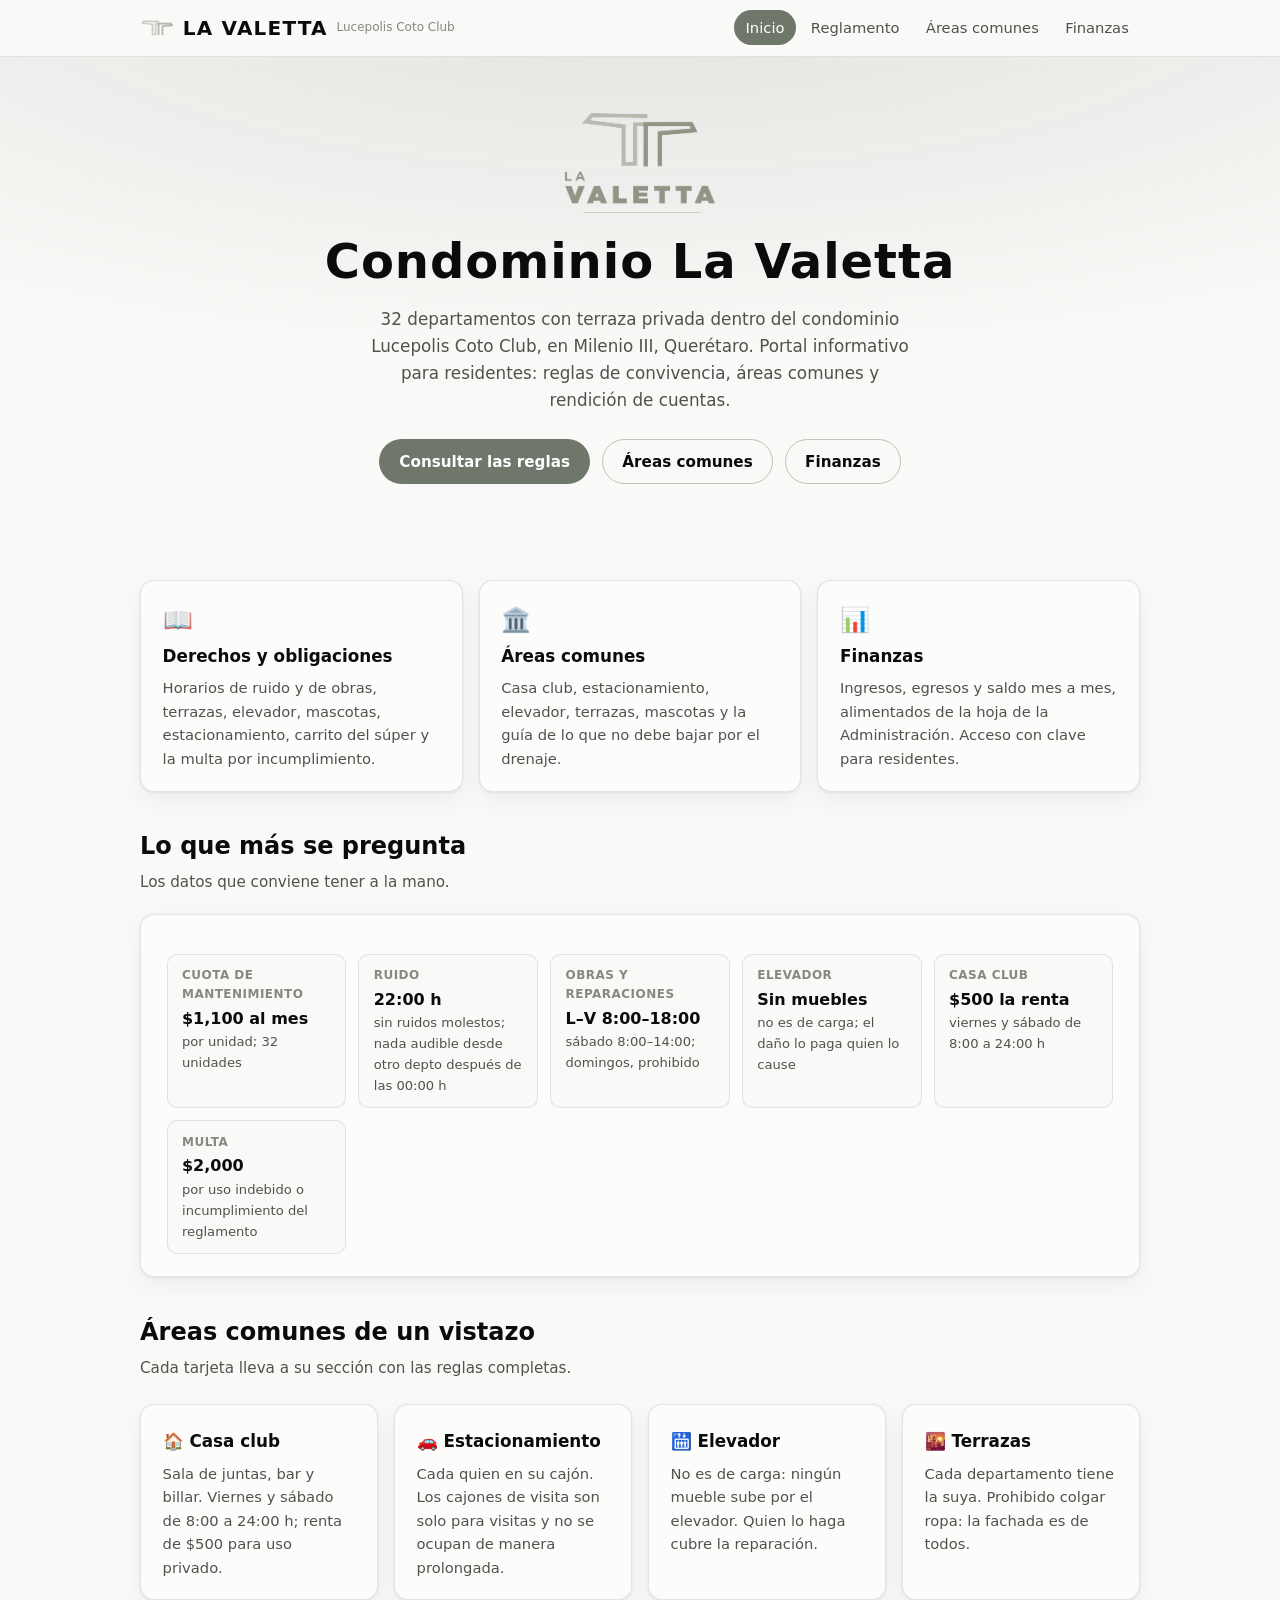
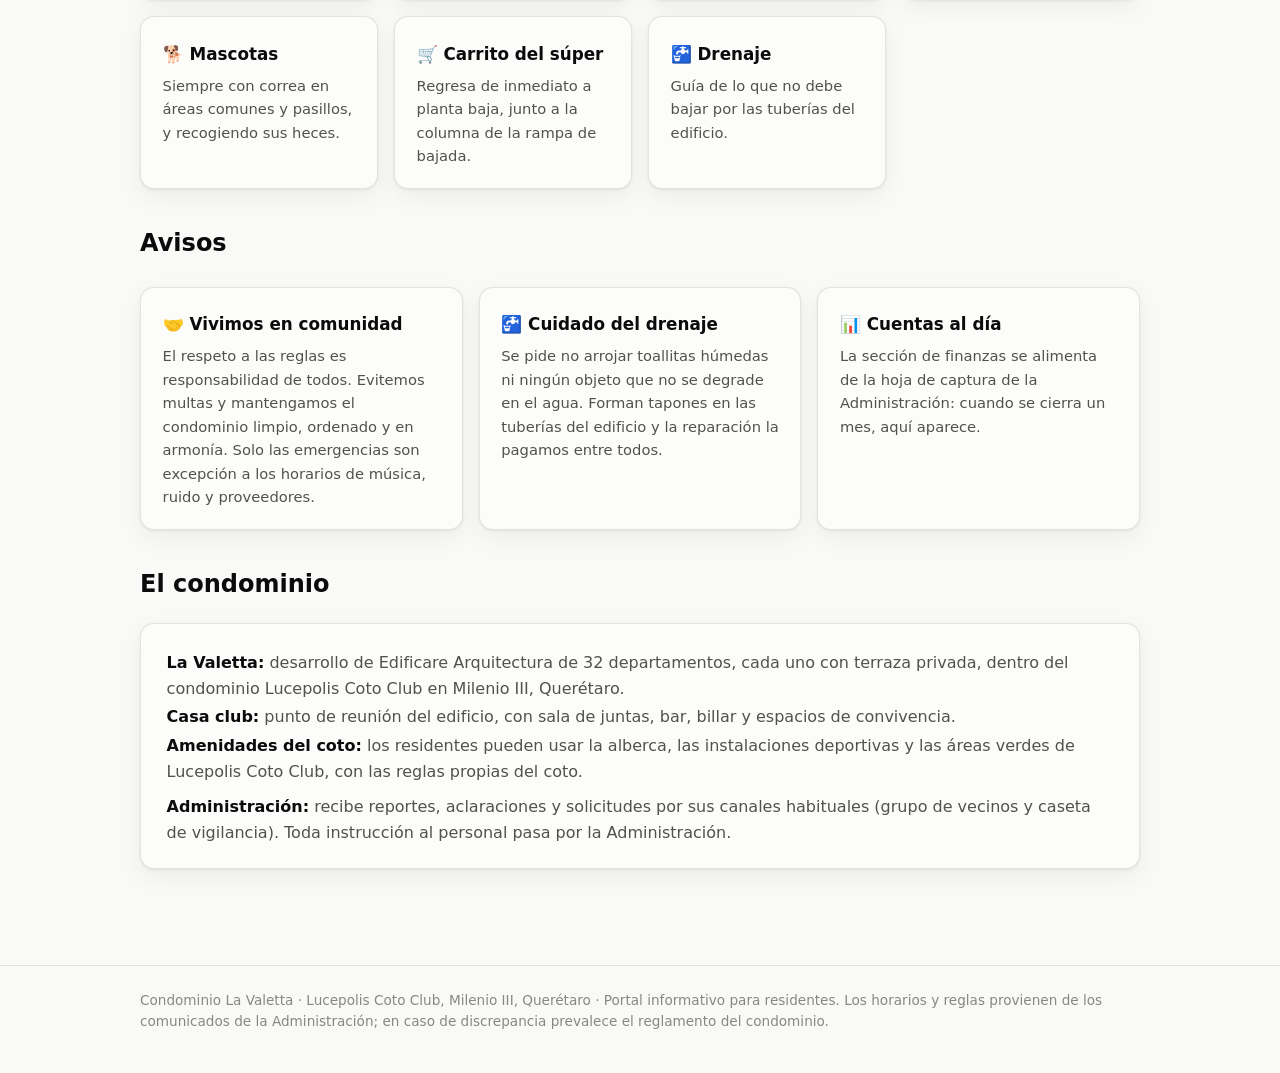
==== index.html @ 33e8d2d7 "Sitio del Condominio La Valetta: reglas, áreas comunes y cuentas que se leen de la hoja de la Admini" ====
<!DOCTYPE html>
<html lang="es">
<head>
<meta charset="utf-8">
<meta name="viewport" content="width=device-width, initial-scale=1">
<meta name="robots" content="noindex">
<title>Inicio · Condominio La Valetta</title>
<link rel="stylesheet" href="css/styles.css">
<link rel="icon" href="assets/mark.png">
</head>
<body>
<header class="site-header">
  <div class="inner">
    <a class="brand" href="index.html"><img src="assets/mark.png" alt=""><span class="logo">LA VALETTA</span><span class="tag">Lucepolis Coto Club</span></a>
    <nav class="main">
      <a href="index.html" class="active">Inicio</a>
      <a href="reglamento.html">Reglamento</a>
      <a href="areas-comunes.html">Áreas comunes</a>
      <a href="finanzas.html">Finanzas</a>
    </nav>
  </div>
</header>

<section class="hero">
  <img class="hero-logo" src="assets/logo.png" alt="La Valetta">
  <h1>Condominio La Valetta</h1>
  <p class="lead">32 departamentos con terraza privada dentro del condominio Lucepolis Coto Club, en Milenio III, Querétaro. Portal informativo para residentes: reglas de convivencia, áreas comunes y rendición de cuentas.</p>
  <div class="cta-row">
    <a class="btn primary" href="reglamento.html">Consultar las reglas</a>
    <a class="btn ghost" href="areas-comunes.html">Áreas comunes</a>
    <a class="btn ghost" href="finanzas.html">Finanzas</a>
  </div>
</section>

<main class="wrap">
  <div class="cards">
    <a class="card" href="reglamento.html">
      <div class="icon">📖</div>
      <h3>Derechos y obligaciones</h3>
      <p>Horarios de ruido y de obras, terrazas, elevador, mascotas, estacionamiento, carrito del súper y la multa por incumplimiento.</p>
    </a>
    <a class="card" href="areas-comunes.html">
      <div class="icon">🏛️</div>
      <h3>Áreas comunes</h3>
      <p>Casa club, estacionamiento, elevador, terrazas, mascotas y la guía de lo que no debe bajar por el drenaje.</p>
    </a>
    <a class="card" href="finanzas.html">
      <div class="icon">📊</div>
      <h3>Finanzas</h3>
      <p>Ingresos, egresos y saldo mes a mes, alimentados de la hoja de la Administración. Acceso con clave para residentes.</p>
    </a>
  </div>

  <h2 class="section-title">Lo que más se pregunta</h2>
  <p class="section-sub">Los datos que conviene tener a la mano.</p>
  <div class="panel">
    <div class="quick">
      <div class="q"><div class="k">Cuota de mantenimiento</div><div class="v">$1,100 al mes</div><div class="d">por unidad; 32 unidades</div></div>
      <div class="q"><div class="k">Ruido</div><div class="v">22:00 h</div><div class="d">sin ruidos molestos; nada audible desde otro depto después de las 00:00 h</div></div>
      <div class="q"><div class="k">Obras y reparaciones</div><div class="v">L–V 8:00–18:00</div><div class="d">sábado 8:00–14:00; domingos, prohibido</div></div>
      <div class="q"><div class="k">Elevador</div><div class="v">Sin muebles</div><div class="d">no es de carga; el daño lo paga quien lo cause</div></div>
      <div class="q"><div class="k">Casa club</div><div class="v">$500 la renta</div><div class="d">viernes y sábado de 8:00 a 24:00 h</div></div>
      <div class="q"><div class="k">Multa</div><div class="v">$2,000</div><div class="d">por uso indebido o incumplimiento del reglamento</div></div>
    </div>
  </div>

  <h2 class="section-title">Áreas comunes de un vistazo</h2>
  <p class="section-sub">Cada tarjeta lleva a su sección con las reglas completas.</p>
  <div class="cards">
    <a class="card" href="areas-comunes.html#casa-club">
      <h3>🏠 Casa club</h3>
      <p>Sala de juntas, bar y billar. Viernes y sábado de 8:00 a 24:00 h; renta de $500 para uso privado.</p>
    </a>
    <a class="card" href="areas-comunes.html#estacionamiento">
      <h3>🚗 Estacionamiento</h3>
      <p>Cada quien en su cajón. Los cajones de visita son solo para visitas y no se ocupan de manera prolongada.</p>
    </a>
    <a class="card" href="areas-comunes.html#elevador">
      <h3>🛗 Elevador</h3>
      <p>No es de carga: ningún mueble sube por el elevador. Quien lo haga cubre la reparación.</p>
    </a>
    <a class="card" href="areas-comunes.html#terrazas">
      <h3>🌇 Terrazas</h3>
      <p>Cada departamento tiene la suya. Prohibido colgar ropa: la fachada es de todos.</p>
    </a>
    <a class="card" href="areas-comunes.html#mascotas">
      <h3>🐕 Mascotas</h3>
      <p>Siempre con correa en áreas comunes y pasillos, y recogiendo sus heces.</p>
    </a>
    <a class="card" href="areas-comunes.html#carrito">
      <h3>🛒 Carrito del súper</h3>
      <p>Regresa de inmediato a planta baja, junto a la columna de la rampa de bajada.</p>
    </a>
    <a class="card" href="areas-comunes.html#drenaje">
      <h3>🚰 Drenaje</h3>
      <p>Guía de lo que no debe bajar por las tuberías del edificio.</p>
    </a>
  </div>

  <h2 class="section-title">Avisos</h2>
  <div class="cards">
    <div class="card">
      <h3>🤝 Vivimos en comunidad</h3>
      <p>El respeto a las reglas es responsabilidad de todos. Evitemos multas y mantengamos el condominio limpio, ordenado y en armonía. Solo las emergencias son excepción a los horarios de música, ruido y proveedores.</p>
    </div>
    <a class="card" href="areas-comunes.html#drenaje">
      <h3>🚰 Cuidado del drenaje</h3>
      <p>Se pide no arrojar toallitas húmedas ni ningún objeto que no se degrade en el agua. Forman tapones en las tuberías del edificio y la reparación la pagamos entre todos.</p>
    </a>
    <a class="card" href="finanzas.html">
      <h3>📊 Cuentas al día</h3>
      <p>La sección de finanzas se alimenta de la hoja de captura de la Administración: cuando se cierra un mes, aquí aparece.</p>
    </a>
  </div>

  <h2 class="section-title">El condominio</h2>
  <div class="panel">
    <p style="margin:0.2rem 0"><strong>La Valetta:</strong> <span style="color:var(--ink-2)">desarrollo de Edificare Arquitectura de 32 departamentos, cada uno con terraza privada, dentro del condominio Lucepolis Coto Club en Milenio III, Querétaro.</span></p>
    <p style="margin:0.2rem 0"><strong>Casa club:</strong> <span style="color:var(--ink-2)">punto de reunión del edificio, con sala de juntas, bar, billar y espacios de convivencia.</span></p>
    <p style="margin:0.2rem 0"><strong>Amenidades del coto:</strong> <span style="color:var(--ink-2)">los residentes pueden usar la alberca, las instalaciones deportivas y las áreas verdes de Lucepolis Coto Club, con las reglas propias del coto.</span></p>
    <p style="margin:0.6rem 0 0"><strong>Administración:</strong> <span style="color:var(--ink-2)">recibe reportes, aclaraciones y solicitudes por sus canales habituales (grupo de vecinos y caseta de vigilancia). Toda instrucción al personal pasa por la Administración.</span></p>
  </div>
</main>

<footer class="site-footer">
  <div class="inner">
    Condominio La Valetta · Lucepolis Coto Club, Milenio III, Querétaro · Portal informativo para residentes. Los horarios y reglas provienen de los comunicados de la Administración; en caso de discrepancia prevalece el reglamento del condominio.
  </div>
</footer>
</body>
</html>
---- css/styles.css ----
/* Condominio Lahia — estilos del sitio */
:root {
  color-scheme: light;
  --page: #f9f9f7;
  --surface: #fcfcfb;
  --ink: #0b0b0b;
  --ink-2: #52514e;
  --muted: #898781;
  --grid: #e1e0d9;
  --baseline: #c3c2b7;
  --border: rgba(11, 11, 11, 0.10);
  --accent: #6f766a;
  --accent-strong: #545a4f;
  --accent-soft: #e3e3db;
  --series-1: #5b7d99;
  --series-2: #c4744f;
  --good-text: #006300;
  --bad-text: #b3261e;
  --radius: 14px;
  --shadow: 0 1px 3px rgba(11, 11, 11, 0.07), 0 8px 24px rgba(11, 11, 11, 0.05);
}
@media (prefers-color-scheme: dark) {
  :root {
    color-scheme: dark;
    --page: #0d0d0d;
    --surface: #1a1a19;
    --ink: #ffffff;
    --ink-2: #c3c2b7;
    --muted: #898781;
    --grid: #2c2c2a;
    --baseline: #383835;
    --border: rgba(255, 255, 255, 0.10);
    --accent: #b3b7a8;
    --accent-strong: #cdd0c4;
    --accent-soft: #454a3f;
    --series-1: #83a4bf;
    --series-2: #d68f6c;
    --good-text: #0ca30c;
    --bad-text: #e66767;
    --shadow: none;
  }
}
* { box-sizing: border-box; }
html { scroll-behavior: smooth; }
body {
  margin: 0;
  font-family: system-ui, -apple-system, "Segoe UI", sans-serif;
  background: var(--page);
  color: var(--ink);
  line-height: 1.6;
}
a { color: var(--accent); }

/* ---------- Header / nav ---------- */
.site-header {
  position: sticky; top: 0; z-index: 50;
  background: color-mix(in srgb, var(--page) 88%, transparent);
  backdrop-filter: blur(8px);
  border-bottom: 1px solid var(--border);
}
.site-header .inner {
  max-width: 1040px; margin: 0 auto; padding: 0.65rem 1.25rem;
  display: flex; align-items: center; gap: 1rem; flex-wrap: wrap;
}
.brand { display: flex; align-items: center; gap: 0.55rem; text-decoration: none; color: var(--ink); }
.brand img { width: 34px; height: 34px; object-fit: contain; }
.brand .logo { font-weight: 800; font-size: 1.25rem; letter-spacing: 0.06em; }
.brand .tag { font-size: 0.75rem; color: var(--muted); }
nav.main { margin-left: auto; display: flex; gap: 0.25rem; flex-wrap: wrap; }
nav.main a {
  text-decoration: none; color: var(--ink-2); font-size: 0.92rem; font-weight: 500;
  padding: 0.35rem 0.7rem; border-radius: 999px;
}
nav.main a:hover { background: color-mix(in srgb, var(--accent) 12%, transparent); color: var(--ink); }
nav.main a.active { background: var(--accent); color: #fff; }
@media (prefers-color-scheme: dark) { nav.main a.active { color: #0d0d0d; } }

/* ---------- Layout ---------- */
.wrap { max-width: 1040px; margin: 0 auto; padding: 1.5rem 1.25rem 3rem; }
.hero {
  padding: 3.5rem 1.25rem 3rem; text-align: center;
  background:
    radial-gradient(1200px 400px at 50% -100px, color-mix(in srgb, var(--accent) 18%, transparent), transparent),
    var(--page);
}
.hero h1 { font-size: clamp(2rem, 5vw, 3rem); margin: 0 0 0.4rem; letter-spacing: 0.02em; }
.hero p.lead { color: var(--ink-2); max-width: 34rem; margin: 0 auto; font-size: 1.05rem; }
.hero .cta-row { margin-top: 1.6rem; display: flex; gap: 0.75rem; justify-content: center; flex-wrap: wrap; }

.btn {
  display: inline-block; text-decoration: none; font-weight: 600; font-size: 0.95rem;
  padding: 0.6rem 1.2rem; border-radius: 999px; border: 1px solid transparent; cursor: pointer;
}
.btn.primary { background: var(--accent); color: #fff; }
@media (prefers-color-scheme: dark) { .btn.primary { color: #0d0d0d; } }
.btn.primary:hover { background: var(--accent-strong); }
.btn.ghost { border-color: var(--baseline); color: var(--ink); background: transparent; }
.btn.ghost:hover { background: color-mix(in srgb, var(--accent) 10%, transparent); }

.cards { display: grid; grid-template-columns: repeat(auto-fit, minmax(230px, 1fr)); gap: 1rem; margin-top: 1.5rem; }
.card {
  background: var(--surface); border: 1px solid var(--border); border-radius: var(--radius);
  padding: 1.25rem 1.35rem; box-shadow: var(--shadow);
}
.card h3 { margin: 0.2rem 0 0.4rem; font-size: 1.05rem; }
.card p { margin: 0; color: var(--ink-2); font-size: 0.92rem; }
.card .icon { font-size: 1.5rem; }
a.card { text-decoration: none; color: var(--ink); display: block; }
a.card:hover { border-color: var(--accent); }

.section-title { font-size: 1.5rem; margin: 2.2rem 0 0.3rem; }
.section-sub { color: var(--ink-2); margin: 0 0 1rem; font-size: 0.95rem; }

.notice {
  border-left: 4px solid var(--series-2); background: color-mix(in srgb, var(--series-2) 8%, var(--surface));
  border-radius: 8px; padding: 0.7rem 1rem; font-size: 0.9rem; color: var(--ink-2); margin: 1rem 0;
}
.notice strong { color: var(--ink); }
.privacy {
  border-left: 4px solid var(--accent); background: color-mix(in srgb, var(--accent) 8%, var(--surface));
  border-radius: 8px; padding: 0.7rem 1rem; font-size: 0.9rem; color: var(--ink-2); margin: 1rem 0;
}

/* ---------- Reglamentos ---------- */
.rules-nav { display: flex; gap: 0.5rem; flex-wrap: wrap; margin: 1rem 0 1.5rem; }
.rules-nav a {
  text-decoration: none; font-size: 0.9rem; font-weight: 600; color: var(--ink-2);
  border: 1px solid var(--baseline); border-radius: 999px; padding: 0.35rem 0.9rem;
}
.rules-nav a:hover { border-color: var(--accent); color: var(--accent); }
.rule-block { background: var(--surface); border: 1px solid var(--border); border-radius: var(--radius); padding: 1.5rem 1.75rem; margin-bottom: 1.5rem; box-shadow: var(--shadow); }
.rule-block h2 { margin-top: 0; font-size: 1.3rem; }
.rule-block ol { padding-left: 1.2rem; color: var(--ink-2); }
.rule-block ol li { margin-bottom: 0.45rem; }
.rule-block ol li::marker { color: var(--accent); font-weight: 700; }

/* ---------- Formularios ---------- */
form.res-form { display: grid; grid-template-columns: repeat(auto-fit, minmax(220px, 1fr)); gap: 1rem; }
form.res-form .full { grid-column: 1 / -1; }
label.f { display: block; font-size: 0.85rem; font-weight: 600; color: var(--ink-2); margin-bottom: 0.25rem; }
input, select, textarea {
  width: 100%; font: inherit; color: var(--ink); background: var(--page);
  border: 1px solid var(--baseline); border-radius: 8px; padding: 0.55rem 0.7rem;
}
input:focus, select:focus, textarea:focus { outline: 2px solid var(--accent); outline-offset: 1px; border-color: transparent; }
.form-actions { display: flex; gap: 0.75rem; flex-wrap: wrap; align-items: center; }
.msg-preview {
  background: var(--page); border: 1px dashed var(--baseline); border-radius: 8px;
  padding: 0.9rem 1rem; font-size: 0.92rem; white-space: pre-wrap; color: var(--ink-2);
}

/* ---------- Finanzas: gate ---------- */
.gate {
  max-width: 26rem; margin: 3rem auto; text-align: center;
  background: var(--surface); border: 1px solid var(--border); border-radius: var(--radius);
  padding: 2.2rem 1.8rem; box-shadow: var(--shadow);
}
.gate .lock { font-size: 2.2rem; }
.gate input { text-align: center; font-size: 1.4rem; letter-spacing: 0.5em; font-variant-numeric: tabular-nums; }
.gate .error { color: var(--bad-text); font-size: 0.88rem; min-height: 1.3rem; margin: 0.4rem 0 0; }

/* ---------- Finanzas: contenido ---------- */
.month-chips { display: flex; gap: 0.4rem; flex-wrap: wrap; margin: 1rem 0 1.25rem; }
.month-chips button {
  font: inherit; font-size: 0.88rem; font-weight: 600; cursor: pointer;
  color: var(--ink-2); background: transparent; border: 1px solid var(--baseline);
  border-radius: 999px; padding: 0.3rem 0.85rem;
}
.month-chips button:hover { border-color: var(--accent); color: var(--accent); }
.month-chips button.on { background: var(--accent); border-color: var(--accent); color: #fff; }
@media (prefers-color-scheme: dark) { .month-chips button.on { color: #0d0d0d; } }

.stat-grid { display: grid; grid-template-columns: repeat(auto-fit, minmax(200px, 1fr)); gap: 1rem; }
.stat {
  background: var(--surface); border: 1px solid var(--border); border-radius: var(--radius);
  padding: 1rem 1.2rem; box-shadow: var(--shadow);
}
.stat .k { font-size: 0.8rem; font-weight: 600; color: var(--muted); text-transform: uppercase; letter-spacing: 0.04em; }
.stat .v { font-size: 1.45rem; font-weight: 700; margin-top: 0.15rem; }
.stat .d { font-size: 0.82rem; color: var(--ink-2); margin-top: 0.1rem; }
.v.pos { color: var(--good-text); }
.v.neg { color: var(--bad-text); }

.panel { background: var(--surface); border: 1px solid var(--border); border-radius: var(--radius); padding: 1.4rem 1.6rem; box-shadow: var(--shadow); margin-top: 1.25rem; }
.panel h3 { margin: 0 0 0.75rem; font-size: 1.05rem; }
.panel h3 .sub { font-weight: 400; color: var(--muted); font-size: 0.85rem; }

table.data { width: 100%; border-collapse: collapse; font-size: 0.92rem; }
table.data th {
  text-align: left; font-size: 0.78rem; text-transform: uppercase; letter-spacing: 0.04em;
  color: var(--muted); font-weight: 600; padding: 0.4rem 0.6rem; border-bottom: 1px solid var(--baseline);
}
table.data td { padding: 0.42rem 0.6rem; border-bottom: 1px solid var(--grid); color: var(--ink-2); }
table.data td.num, table.data th.num { text-align: right; font-variant-numeric: tabular-nums; }
table.data tr.total td { font-weight: 700; color: var(--ink); border-bottom: none; border-top: 2px solid var(--baseline); }
.table-scroll { overflow-x: auto; }

.chart-box { margin-top: 0.5rem; }
.chart-box svg { width: 100%; height: auto; display: block; }
.legend { display: flex; gap: 1.1rem; flex-wrap: wrap; font-size: 0.85rem; color: var(--ink-2); margin-bottom: 0.5rem; }
.legend .li { display: inline-flex; align-items: center; gap: 0.4rem; }
.legend .sw { width: 12px; height: 12px; border-radius: 3px; display: inline-block; }

.viz-tip {
  position: fixed; z-index: 90; pointer-events: none; display: none;
  background: var(--ink); color: var(--page); font-size: 0.8rem; line-height: 1.45;
  border-radius: 8px; padding: 0.45rem 0.7rem; max-width: 240px;
  box-shadow: 0 4px 16px rgba(0,0,0,0.25);
}
.viz-tip b { font-variant-numeric: tabular-nums; }

.two-col { display: grid; grid-template-columns: 1fr 1fr; gap: 1.25rem; }
@media (max-width: 780px) { .two-col { grid-template-columns: 1fr; } }

/* ---------- Footer ---------- */
.site-footer { border-top: 1px solid var(--border); margin-top: 3rem; }
.site-footer .inner { max-width: 1040px; margin: 0 auto; padding: 1.5rem 1.25rem 2.5rem; font-size: 0.85rem; color: var(--muted); }
.site-footer a { color: var(--muted); }

/* ---------- Áreas comunes / reglamento ---------- */
.rule-block ul { padding-left: 1.2rem; color: var(--ink-2); }
.rule-block ul li { margin-bottom: 0.4rem; }
.rule-block ul li::marker { color: var(--accent); }
.rule-block .lead-note { color: var(--ink-2); font-size: 0.95rem; margin-top: 0; }

.area-head { display: flex; align-items: baseline; gap: 0.6rem; flex-wrap: wrap; }
.badge {
  display: inline-block; font-size: 0.75rem; font-weight: 700; letter-spacing: 0.03em;
  text-transform: uppercase; padding: 0.2rem 0.6rem; border-radius: 999px;
  background: color-mix(in srgb, var(--accent) 15%, transparent); color: var(--accent-strong);
}
@media (prefers-color-scheme: dark) { .badge { color: var(--accent-strong); } }
.badge.warn { background: color-mix(in srgb, var(--series-2) 16%, transparent); color: var(--series-2); }

.hours { width: 100%; border-collapse: collapse; font-size: 0.92rem; margin: 0.4rem 0 1rem; }
.hours th, .hours td { text-align: left; padding: 0.35rem 0.6rem; border-bottom: 1px solid var(--grid); color: var(--ink-2); }
.hours th { font-size: 0.78rem; text-transform: uppercase; letter-spacing: 0.04em; color: var(--muted); font-weight: 600; }
.hours td.num { text-align: right; font-variant-numeric: tabular-nums; }

.quick { display: grid; grid-template-columns: repeat(auto-fit, minmax(170px, 1fr)); gap: 0.75rem; margin: 1rem 0 0; }
.quick .q { background: var(--page); border: 1px solid var(--border); border-radius: 10px; padding: 0.7rem 0.9rem; }
.quick .q .k { font-size: 0.75rem; text-transform: uppercase; letter-spacing: 0.04em; color: var(--muted); font-weight: 600; }
.quick .q .v { font-weight: 700; font-size: 1rem; margin-top: 0.1rem; }
.quick .q .d { font-size: 0.82rem; color: var(--ink-2); }

.ref { font-size: 0.8rem; color: var(--muted); font-style: italic; }

/* Anclas: que el encabezado fijo no tape el título al llegar desde un enlace */
main [id] { scroll-margin-top: 4.75rem; }

/* Drenaje y fosa séptica (areas-comunes.html#drenaje) */
.flush-diagram { margin: 1rem 0 0; }
.flush-svg { min-width: 640px; }
.flush-svg svg { display: block; width: 100%; height: auto; }
.flush-diagram .cap { font-size: 0.85rem; color: var(--ink-2); margin: 0.5rem 0 0; }
.only-mobile { display: none; }
@media (max-width: 700px) { .only-mobile { display: block; font-style: italic; color: var(--muted); } }
.fd-ground { stroke: var(--baseline); stroke-width: 1.5; stroke-dasharray: 5 5; }
.fd-pipe-outer { fill: none; stroke: color-mix(in srgb, var(--accent) 40%, var(--surface)); stroke-width: 22; stroke-linecap: round; }
.fd-pipe-inner { fill: none; stroke: color-mix(in srgb, var(--accent) 12%, var(--surface)); stroke-width: 14; stroke-linecap: round; }
.fd-box { fill: var(--page); stroke: var(--grid); stroke-width: 1.5; }
.fd-title { fill: var(--muted); font-size: 12px; font-weight: 700; letter-spacing: 0.06em; }
.fd-icon { font-size: 22px; }
.fd-label { fill: var(--ink-2); font-size: 13px; }
.fd-small { fill: var(--muted); font-size: 11.5px; font-style: italic; }
.fd-paper { fill: var(--ink-2); }
.fd-clog { fill: var(--muted); stroke: var(--ink-2); stroke-width: 1; }
.fd-badge { fill: var(--bad-text); }
.fd-badge-text { fill: #fff; font-size: 10px; font-weight: 700; letter-spacing: 0.05em; }
.fd-nata { fill: color-mix(in srgb, var(--series-2) 22%, var(--surface)); }
.fd-agua { fill: color-mix(in srgb, var(--series-1) 18%, var(--surface)); }
.fd-lodo { fill: color-mix(in srgb, var(--ink-2) 30%, var(--surface)); }
.fd-tank { fill: none; stroke: var(--ink-2); stroke-width: 2; }
.fd-debris { fill: var(--muted); }
.fd-arrow { stroke: var(--ink-2); stroke-width: 2; }
.fd-arrowhead { fill: var(--ink-2); }

.rule-of-thumb { background: color-mix(in srgb, var(--accent) 10%, transparent); border-left: 4px solid var(--accent); border-radius: 10px; padding: 0.8rem 1rem; margin: 1.1rem 0 0; }
.rule-of-thumb .k { font-size: 0.75rem; text-transform: uppercase; letter-spacing: 0.04em; color: var(--muted); font-weight: 600; }
.rule-of-thumb .v { font-weight: 700; font-size: 1.05rem; margin-top: 0.15rem; color: var(--ink); }
.rule-of-thumb .d { font-size: 0.85rem; color: var(--ink-2); margin-top: 0.2rem; }

.lanes { display: grid; grid-template-columns: 1fr 2fr; gap: 0.75rem; margin: 1rem 0 0; }
.lane { background: var(--page); border: 1px solid var(--border); border-radius: 10px; padding: 0.75rem 0.95rem; }
.lane h4 { margin: 0 0 0.45rem; font-size: 0.78rem; text-transform: uppercase; letter-spacing: 0.05em; font-weight: 700; }
.lane.ok h4 { color: var(--good-text); }
.lane.no h4 { color: var(--bad-text); }
.rule-block .lane ul { margin: 0; padding-left: 1.1rem; font-size: 0.9rem; }
.lane.ok ul li::marker { color: var(--good-text); }
.lane.no ul li::marker { color: var(--bad-text); }
@media (max-width: 700px) { .lanes { grid-template-columns: 1fr; } }

.admin-note { border: 1px dashed var(--accent); border-radius: 10px; padding: 0.8rem 1rem; margin: 1.1rem 0; }
.admin-note .k { font-size: 0.75rem; text-transform: uppercase; letter-spacing: 0.04em; color: var(--muted); font-weight: 600; }
.admin-note p { margin: 0.35rem 0 0; font-size: 0.93rem; color: var(--ink-2); }

/* ---------- La Valetta: portada ---------- */
.hero .hero-logo { width: 150px; max-width: 45vw; height: auto; margin: 0 auto 0.6rem; display: block; }
.hero .hero-logo.dark { display: none; }
.rule-block h2 .badge, .panel h3 .badge { vertical-align: middle; margin-left: 0.4rem; }
.fine { border-left: 4px solid var(--bad-text); background: color-mix(in srgb, var(--bad-text) 7%, var(--surface)); border-radius: 8px; padding: 0.7rem 1rem; font-size: 0.9rem; color: var(--ink-2); margin: 1rem 0; }
.fine strong { color: var(--ink); }
.source-badge { display: inline-flex; align-items: center; gap: 0.4rem; font-size: 0.8rem; font-weight: 600; color: var(--ink-2); border: 1px solid var(--baseline); border-radius: 999px; padding: 0.25rem 0.75rem; margin: 0.2rem 0 0.8rem; }
.source-badge .dot { width: 8px; height: 8px; border-radius: 50%; background: var(--muted); }
.source-badge.live .dot { background: var(--good-text); }
.stat .v.small { font-size: 1.1rem; }
table.data td a { color: var(--accent); text-decoration: none; font-weight: 600; font-size: 0.85rem; }
table.data td a:hover { text-decoration: underline; }
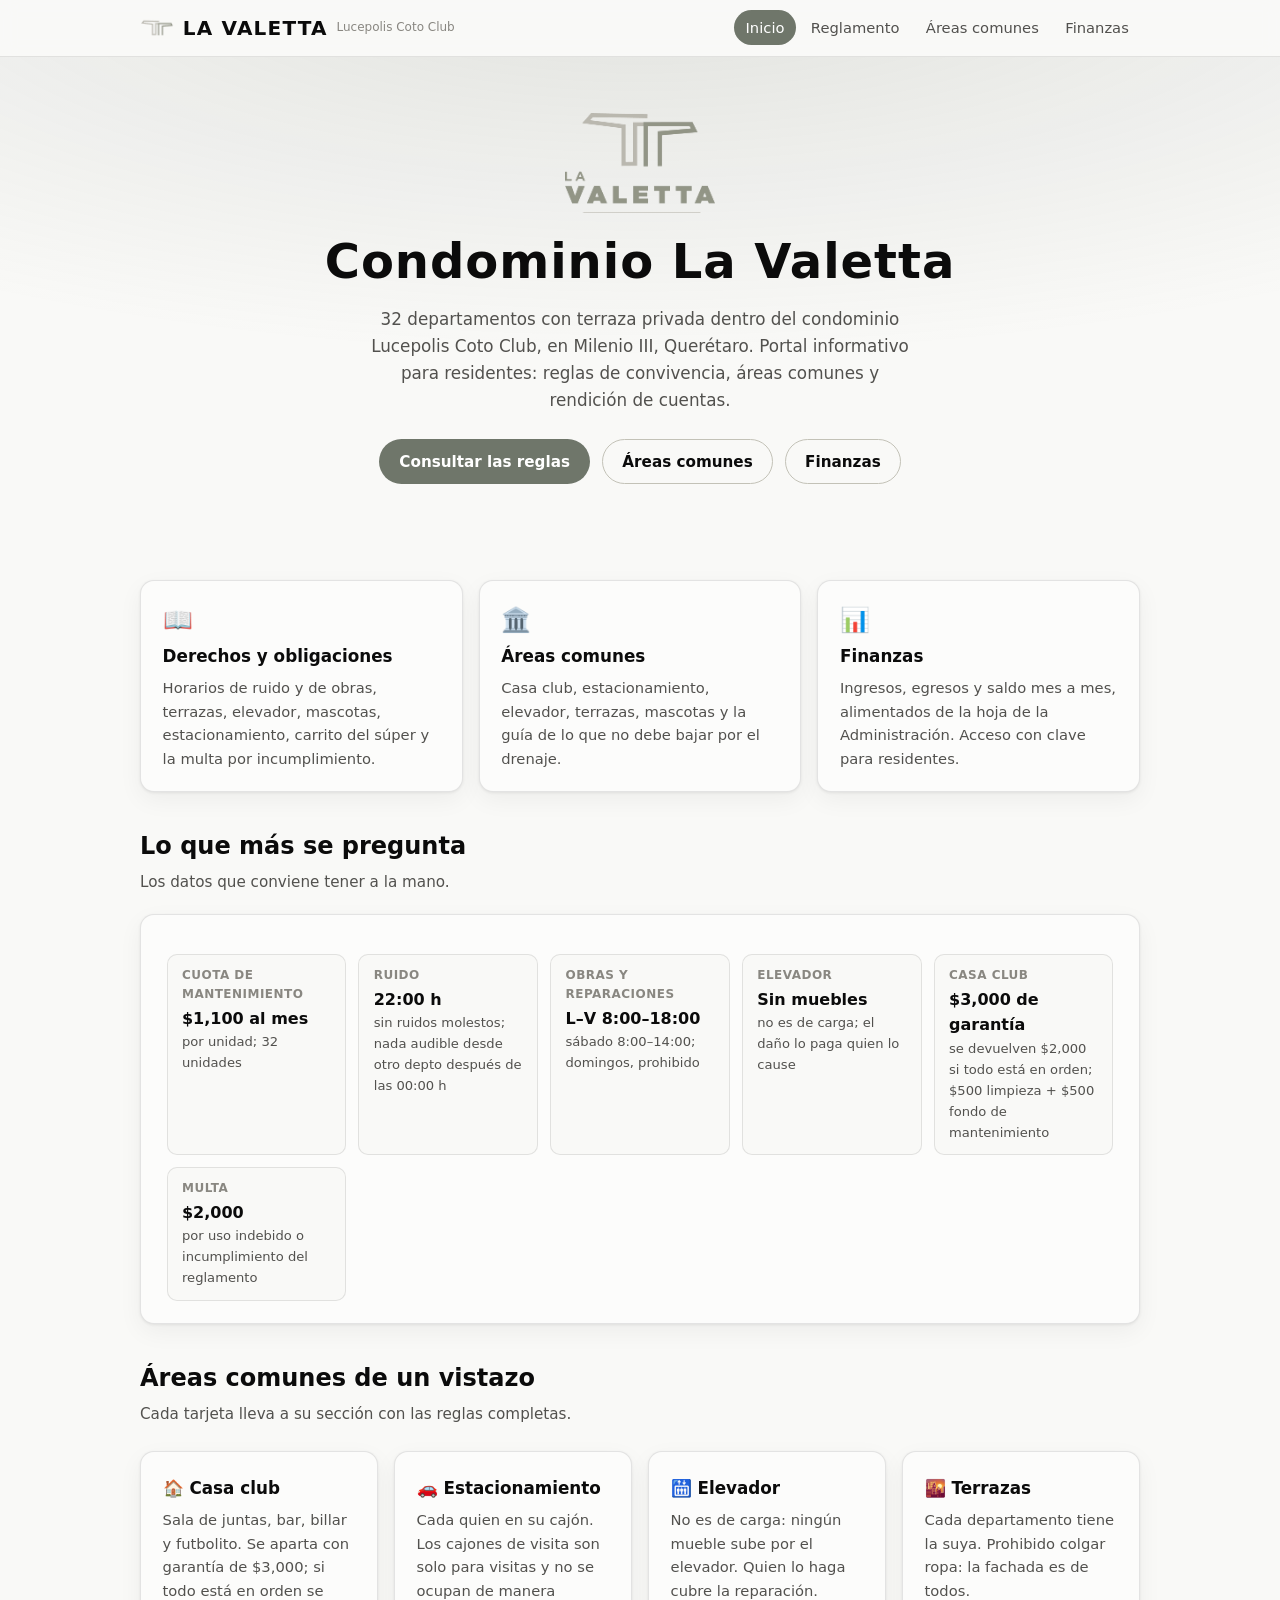
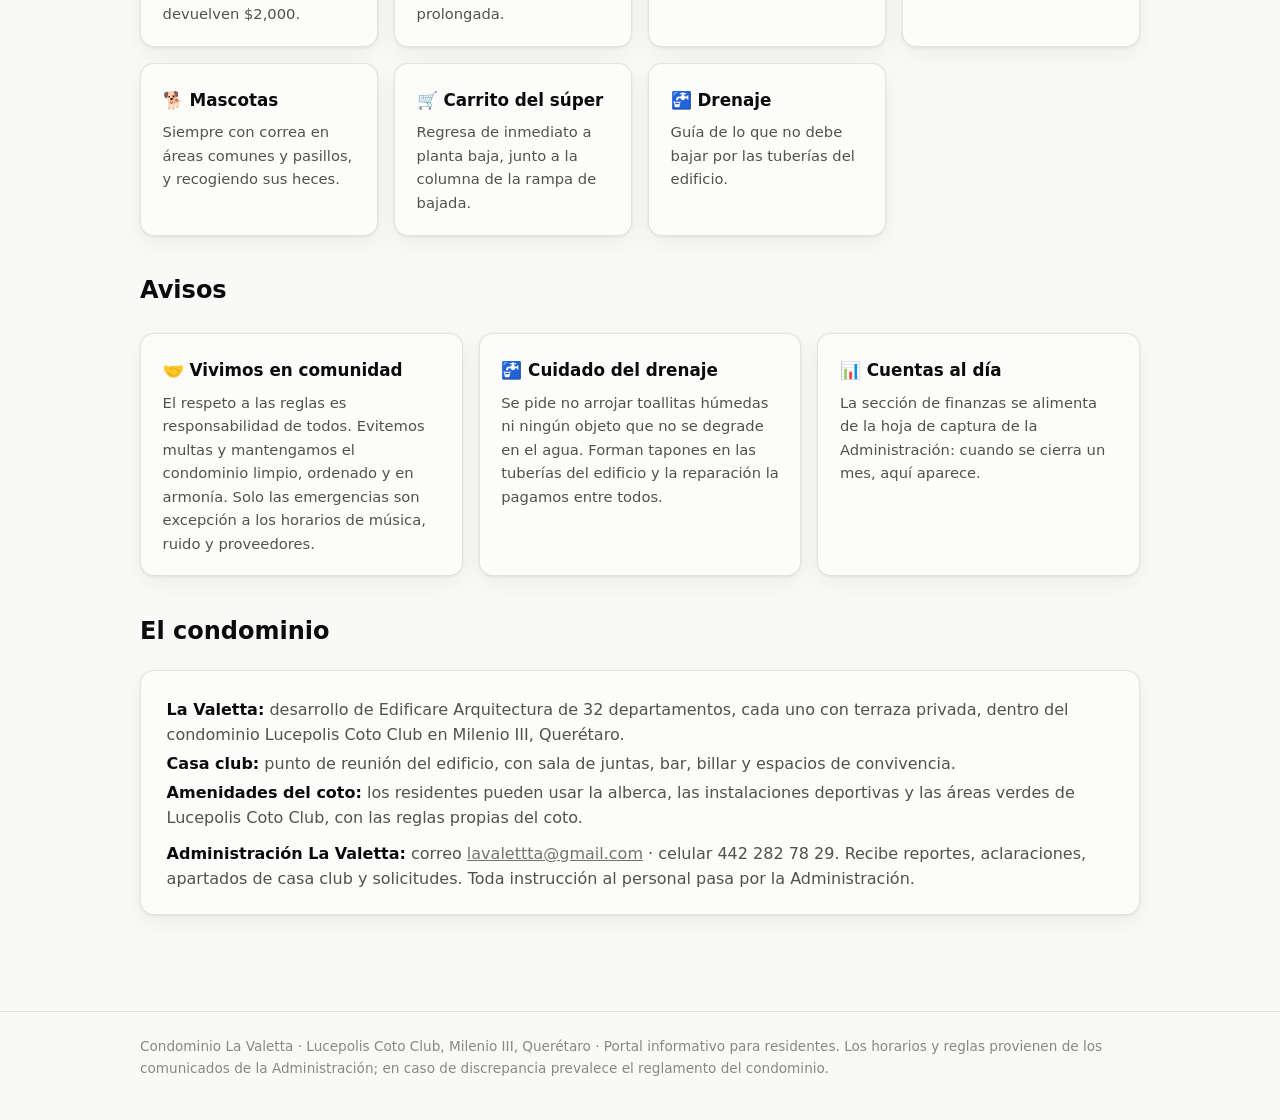
==== commit c087754b: "La casa club se aparta con garantía de $3,000 y devuelve $2,000 si todo está en orden Entra el regla" ====
--- a/index.html
+++ b/index.html
@@ -59,7 +59,7 @@
       <div class="q"><div class="k">Ruido</div><div class="v">22:00 h</div><div class="d">sin ruidos molestos; nada audible desde otro depto después de las 00:00 h</div></div>
       <div class="q"><div class="k">Obras y reparaciones</div><div class="v">L–V 8:00–18:00</div><div class="d">sábado 8:00–14:00; domingos, prohibido</div></div>
       <div class="q"><div class="k">Elevador</div><div class="v">Sin muebles</div><div class="d">no es de carga; el daño lo paga quien lo cause</div></div>
-      <div class="q"><div class="k">Casa club</div><div class="v">$500 la renta</div><div class="d">viernes y sábado de 8:00 a 24:00 h</div></div>
+      <div class="q"><div class="k">Casa club</div><div class="v">$3,000 de garantía</div><div class="d">se devuelven $2,000 si todo está en orden; $500 limpieza + $500 fondo de mantenimiento</div></div>
       <div class="q"><div class="k">Multa</div><div class="v">$2,000</div><div class="d">por uso indebido o incumplimiento del reglamento</div></div>
     </div>
   </div>
@@ -69,7 +69,7 @@
   <div class="cards">
     <a class="card" href="areas-comunes.html#casa-club">
       <h3>🏠 Casa club</h3>
-      <p>Sala de juntas, bar y billar. Viernes y sábado de 8:00 a 24:00 h; renta de $500 para uso privado.</p>
+      <p>Sala de juntas, bar, billar y futbolito. Se aparta con garantía de $3,000; si todo está en orden se devuelven $2,000.</p>
     </a>
     <a class="card" href="areas-comunes.html#estacionamiento">
       <h3>🚗 Estacionamiento</h3>
@@ -118,7 +118,7 @@
     <p style="margin:0.2rem 0"><strong>La Valetta:</strong> <span style="color:var(--ink-2)">desarrollo de Edificare Arquitectura de 32 departamentos, cada uno con terraza privada, dentro del condominio Lucepolis Coto Club en Milenio III, Querétaro.</span></p>
     <p style="margin:0.2rem 0"><strong>Casa club:</strong> <span style="color:var(--ink-2)">punto de reunión del edificio, con sala de juntas, bar, billar y espacios de convivencia.</span></p>
     <p style="margin:0.2rem 0"><strong>Amenidades del coto:</strong> <span style="color:var(--ink-2)">los residentes pueden usar la alberca, las instalaciones deportivas y las áreas verdes de Lucepolis Coto Club, con las reglas propias del coto.</span></p>
-    <p style="margin:0.6rem 0 0"><strong>Administración:</strong> <span style="color:var(--ink-2)">recibe reportes, aclaraciones y solicitudes por sus canales habituales (grupo de vecinos y caseta de vigilancia). Toda instrucción al personal pasa por la Administración.</span></p>
+    <p style="margin:0.6rem 0 0"><strong>Administración La Valetta:</strong> <span style="color:var(--ink-2)">correo <a href="mailto:lavalettta@gmail.com">lavalettta@gmail.com</a> · celular 442 282 78 29. Recibe reportes, aclaraciones, apartados de casa club y solicitudes. Toda instrucción al personal pasa por la Administración.</span></p>
   </div>
 </main>
 
--- a/css/styles.css
+++ b/css/styles.css
@@ -306,3 +306,11 @@
 .stat .v.small { font-size: 1.1rem; }
 table.data td a { color: var(--accent); text-decoration: none; font-weight: 600; font-size: 0.85rem; }
 table.data td a:hover { text-decoration: underline; }
+
+/* Finanzas: vista general y detalle por mes */
+table.data tr.click { cursor: pointer; }
+table.data tr.click:hover td { background: color-mix(in srgb, var(--accent) 8%, transparent); color: var(--ink); }
+table.data tr.click td.go { color: var(--accent); font-weight: 700; text-align: right; }
+a.back { color: var(--accent); text-decoration: none; font-weight: 600; font-size: 0.92rem; }
+a.back:hover { text-decoration: underline; }
+.stat .v.neg, .stat .v.pos { }
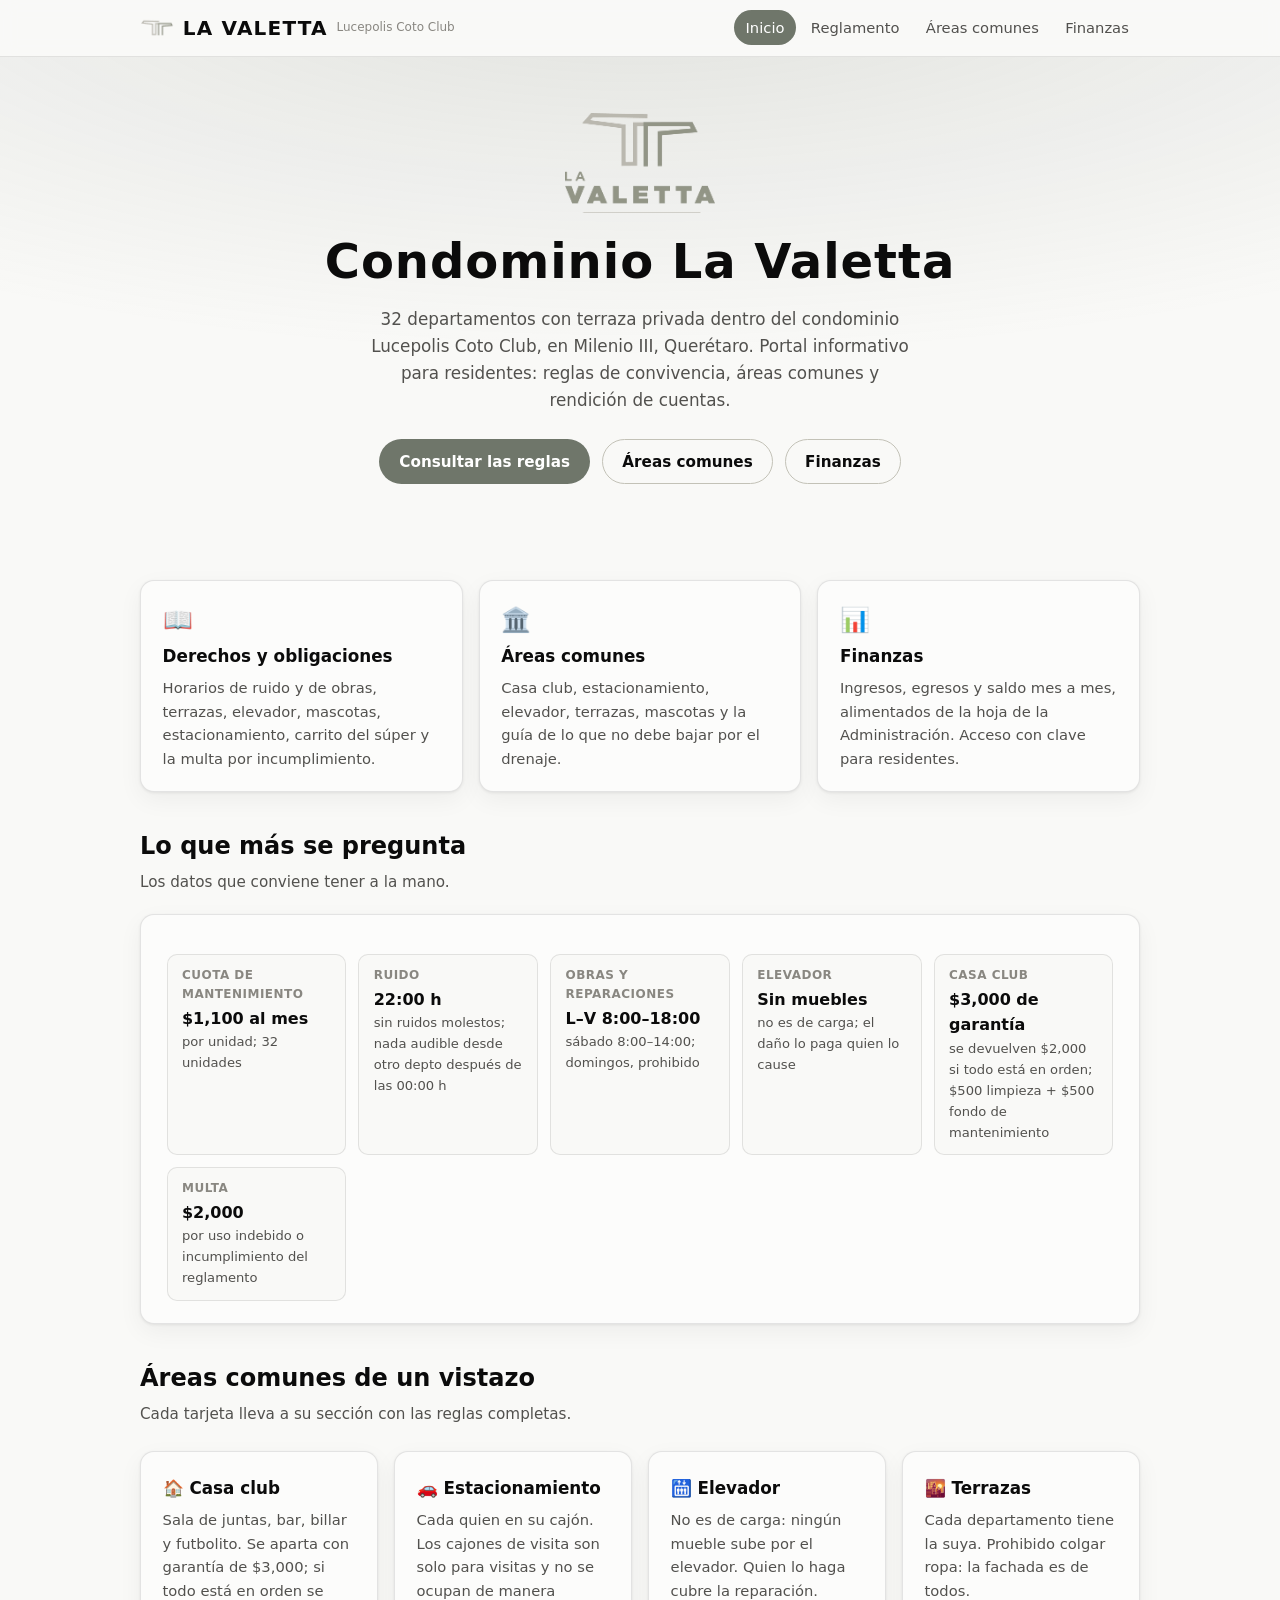
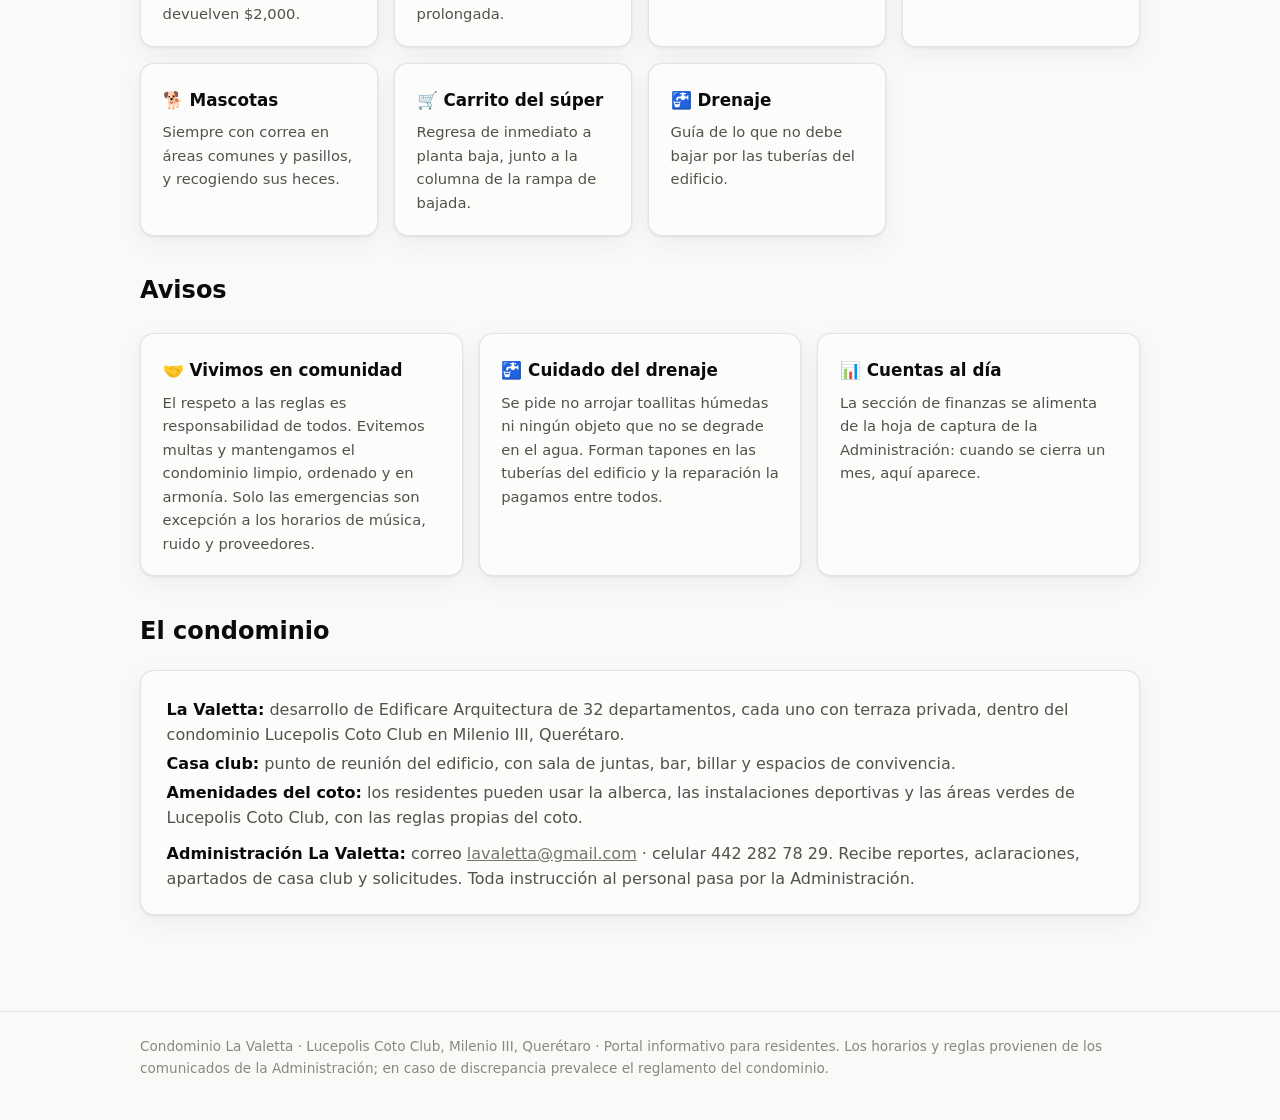
==== commit 28304d11: "El correo de la Administración va con dos t: lavaletta@gmail.com Co-Authored-By: Claude Fable 5.1 <n" ====
--- a/index.html
+++ b/index.html
@@ -118,7 +118,7 @@
     <p style="margin:0.2rem 0"><strong>La Valetta:</strong> <span style="color:var(--ink-2)">desarrollo de Edificare Arquitectura de 32 departamentos, cada uno con terraza privada, dentro del condominio Lucepolis Coto Club en Milenio III, Querétaro.</span></p>
     <p style="margin:0.2rem 0"><strong>Casa club:</strong> <span style="color:var(--ink-2)">punto de reunión del edificio, con sala de juntas, bar, billar y espacios de convivencia.</span></p>
     <p style="margin:0.2rem 0"><strong>Amenidades del coto:</strong> <span style="color:var(--ink-2)">los residentes pueden usar la alberca, las instalaciones deportivas y las áreas verdes de Lucepolis Coto Club, con las reglas propias del coto.</span></p>
-    <p style="margin:0.6rem 0 0"><strong>Administración La Valetta:</strong> <span style="color:var(--ink-2)">correo <a href="mailto:lavalettta@gmail.com">lavalettta@gmail.com</a> · celular 442 282 78 29. Recibe reportes, aclaraciones, apartados de casa club y solicitudes. Toda instrucción al personal pasa por la Administración.</span></p>
+    <p style="margin:0.6rem 0 0"><strong>Administración La Valetta:</strong> <span style="color:var(--ink-2)">correo <a href="mailto:lavaletta@gmail.com">lavaletta@gmail.com</a> · celular 442 282 78 29. Recibe reportes, aclaraciones, apartados de casa club y solicitudes. Toda instrucción al personal pasa por la Administración.</span></p>
   </div>
 </main>
 
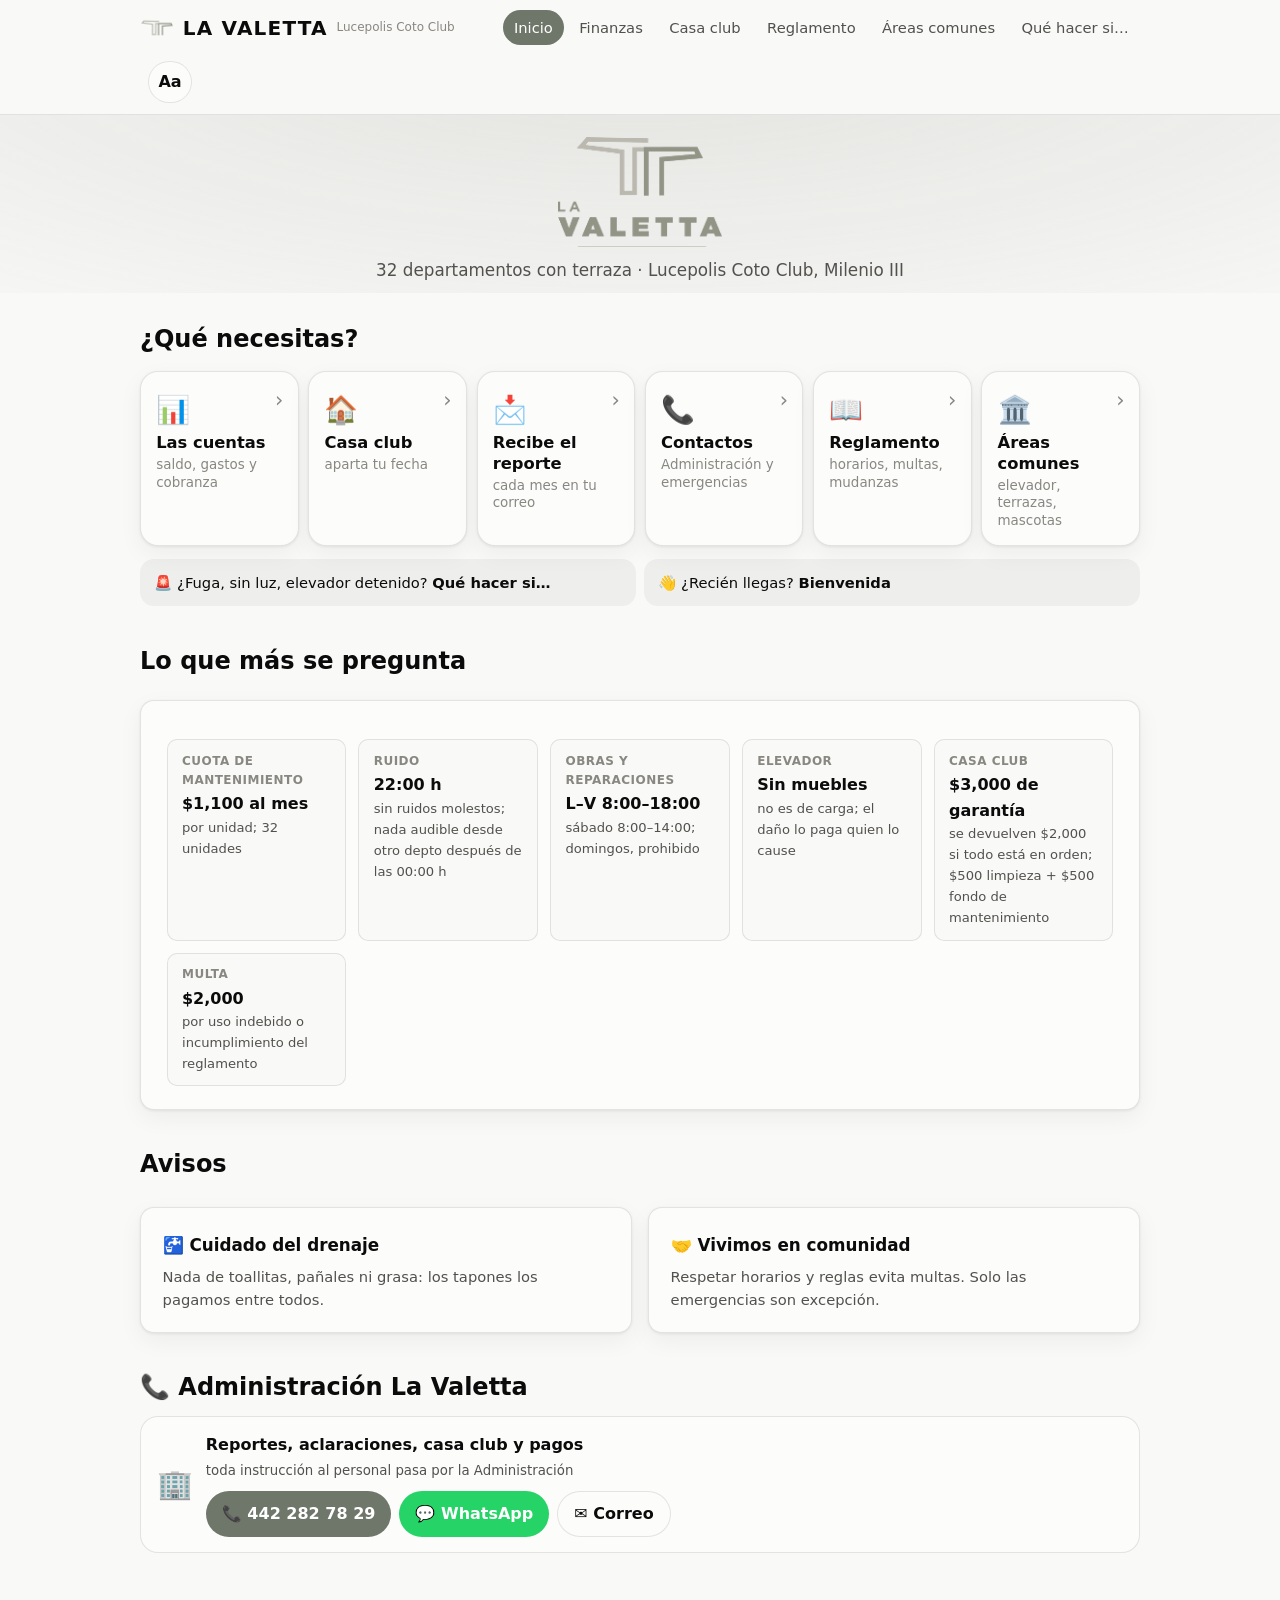
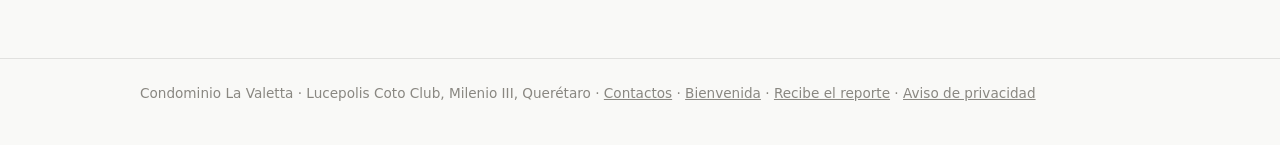
==== commit 8c5ff889: "Valetta al día: menú en celular, letra grande, Inicio con mosaico, Qué hacer si, Contactos, Bienveni" ====
--- a/index.html
+++ b/index.html
@@ -6,7 +6,7 @@
 <meta name="robots" content="noindex">
 <title>Inicio · Condominio La Valetta</title>
 <link rel="stylesheet" href="css/styles.css">
-<link rel="icon" href="assets/mark.png">
+<link rel="icon" href="assets/mark.png"><style>.hero-c { padding: 1.4rem 1rem .6rem; } .hero-c .hero-logo { max-height: 110px; width: auto; } .hero-c .lead { margin-top: .4rem; }</style>
 </head>
 <body>
 <header class="site-header">
@@ -14,45 +14,33 @@
     <a class="brand" href="index.html"><img src="assets/mark.png" alt=""><span class="logo">LA VALETTA</span><span class="tag">Lucepolis Coto Club</span></a>
     <nav class="main">
       <a href="index.html" class="active">Inicio</a>
+      <a href="finanzas.html">Finanzas</a>
+      <a href="casa-club.html">Casa club</a>
       <a href="reglamento.html">Reglamento</a>
       <a href="areas-comunes.html">Áreas comunes</a>
-      <a href="finanzas.html">Finanzas</a>
+      <a href="emergencias.html">Qué hacer si…</a>
     </nav>
   </div>
 </header>
-
-<section class="hero">
+<section class="hero hero-c">
   <img class="hero-logo" src="assets/logo.png" alt="La Valetta">
-  <h1>Condominio La Valetta</h1>
-  <p class="lead">32 departamentos con terraza privada dentro del condominio Lucepolis Coto Club, en Milenio III, Querétaro. Portal informativo para residentes: reglas de convivencia, áreas comunes y rendición de cuentas.</p>
-  <div class="cta-row">
-    <a class="btn primary" href="reglamento.html">Consultar las reglas</a>
-    <a class="btn ghost" href="areas-comunes.html">Áreas comunes</a>
-    <a class="btn ghost" href="finanzas.html">Finanzas</a>
-  </div>
+  <p class="lead">32 departamentos con terraza · Lucepolis Coto Club, Milenio III</p>
 </section>
 
 <main class="wrap">
-  <div class="cards">
-    <a class="card" href="reglamento.html">
-      <div class="icon">📖</div>
-      <h3>Derechos y obligaciones</h3>
-      <p>Horarios de ruido y de obras, terrazas, elevador, mascotas, estacionamiento, carrito del súper y la multa por incumplimiento.</p>
-    </a>
-    <a class="card" href="areas-comunes.html">
-      <div class="icon">🏛️</div>
-      <h3>Áreas comunes</h3>
-      <p>Casa club, estacionamiento, elevador, terrazas, mascotas y la guía de lo que no debe bajar por el drenaje.</p>
-    </a>
-    <a class="card" href="finanzas.html">
-      <div class="icon">📊</div>
-      <h3>Finanzas</h3>
-      <p>Ingresos, egresos y saldo mes a mes, alimentados de la hoja de la Administración. Acceso con clave para residentes.</p>
-    </a>
+  <h2 class="section-title" style="margin-top:.2rem">¿Qué necesitas?</h2>
+  <div class="mos">
+    <a class="mo" href="finanzas.html"><span>📊</span><b>Las cuentas</b><small>saldo, gastos y cobranza</small></a>
+    <a class="mo" href="casa-club.html"><span>🏠</span><b>Casa club</b><small>aparta tu fecha</small></a>
+    <a class="mo" href="correo.html"><span>📩</span><b>Recibe el reporte</b><small>cada mes en tu correo</small></a>
+    <a class="mo" href="contactos.html"><span>📞</span><b>Contactos</b><small>Administración y emergencias</small></a>
+    <a class="mo" href="reglamento.html"><span>📖</span><b>Reglamento</b><small>horarios, multas, mudanzas</small></a>
+    <a class="mo" href="areas-comunes.html"><span>🏛️</span><b>Áreas comunes</b><small>elevador, terrazas, mascotas</small></a>
   </div>
+  <div class="franja"><a href="emergencias.html">🚨 ¿Fuga, sin luz, elevador detenido? <b>Qué hacer si…</b></a><a href="bienvenida.html">👋 ¿Recién llegas? <b>Bienvenida</b></a></div>
 
   <h2 class="section-title">Lo que más se pregunta</h2>
-  <p class="section-sub">Los datos que conviene tener a la mano.</p>
+  
   <div class="panel">
     <div class="quick">
       <div class="q"><div class="k">Cuota de mantenimiento</div><div class="v">$1,100 al mes</div><div class="d">por unidad; 32 unidades</div></div>
@@ -64,68 +52,24 @@
     </div>
   </div>
 
-  <h2 class="section-title">Áreas comunes de un vistazo</h2>
-  <p class="section-sub">Cada tarjeta lleva a su sección con las reglas completas.</p>
-  <div class="cards">
-    <a class="card" href="areas-comunes.html#casa-club">
-      <h3>🏠 Casa club</h3>
-      <p>Sala de juntas, bar, billar y futbolito. Se aparta con garantía de $3,000; si todo está en orden se devuelven $2,000.</p>
-    </a>
-    <a class="card" href="areas-comunes.html#estacionamiento">
-      <h3>🚗 Estacionamiento</h3>
-      <p>Cada quien en su cajón. Los cajones de visita son solo para visitas y no se ocupan de manera prolongada.</p>
-    </a>
-    <a class="card" href="areas-comunes.html#elevador">
-      <h3>🛗 Elevador</h3>
-      <p>No es de carga: ningún mueble sube por el elevador. Quien lo haga cubre la reparación.</p>
-    </a>
-    <a class="card" href="areas-comunes.html#terrazas">
-      <h3>🌇 Terrazas</h3>
-      <p>Cada departamento tiene la suya. Prohibido colgar ropa: la fachada es de todos.</p>
-    </a>
-    <a class="card" href="areas-comunes.html#mascotas">
-      <h3>🐕 Mascotas</h3>
-      <p>Siempre con correa en áreas comunes y pasillos, y recogiendo sus heces.</p>
-    </a>
-    <a class="card" href="areas-comunes.html#carrito">
-      <h3>🛒 Carrito del súper</h3>
-      <p>Regresa de inmediato a planta baja, junto a la columna de la rampa de bajada.</p>
-    </a>
-    <a class="card" href="areas-comunes.html#drenaje">
-      <h3>🚰 Drenaje</h3>
-      <p>Guía de lo que no debe bajar por las tuberías del edificio.</p>
-    </a>
-  </div>
 
   <h2 class="section-title">Avisos</h2>
   <div class="cards">
-    <div class="card">
-      <h3>🤝 Vivimos en comunidad</h3>
-      <p>El respeto a las reglas es responsabilidad de todos. Evitemos multas y mantengamos el condominio limpio, ordenado y en armonía. Solo las emergencias son excepción a los horarios de música, ruido y proveedores.</p>
-    </div>
-    <a class="card" href="areas-comunes.html#drenaje">
-      <h3>🚰 Cuidado del drenaje</h3>
-      <p>Se pide no arrojar toallitas húmedas ni ningún objeto que no se degrade en el agua. Forman tapones en las tuberías del edificio y la reparación la pagamos entre todos.</p>
-    </a>
-    <a class="card" href="finanzas.html">
-      <h3>📊 Cuentas al día</h3>
-      <p>La sección de finanzas se alimenta de la hoja de captura de la Administración: cuando se cierra un mes, aquí aparece.</p>
-    </a>
+    <a class="card" href="areas-comunes.html#drenaje"><h3>🚰 Cuidado del drenaje</h3><p>Nada de toallitas, pañales ni grasa: los tapones los pagamos entre todos.</p></a>
+    <div class="card"><h3>🤝 Vivimos en comunidad</h3><p>Respetar horarios y reglas evita multas. Solo las emergencias son excepción.</p></div>
   </div>
 
-  <h2 class="section-title">El condominio</h2>
-  <div class="panel">
-    <p style="margin:0.2rem 0"><strong>La Valetta:</strong> <span style="color:var(--ink-2)">desarrollo de Edificare Arquitectura de 32 departamentos, cada uno con terraza privada, dentro del condominio Lucepolis Coto Club en Milenio III, Querétaro.</span></p>
-    <p style="margin:0.2rem 0"><strong>Casa club:</strong> <span style="color:var(--ink-2)">punto de reunión del edificio, con sala de juntas, bar, billar y espacios de convivencia.</span></p>
-    <p style="margin:0.2rem 0"><strong>Amenidades del coto:</strong> <span style="color:var(--ink-2)">los residentes pueden usar la alberca, las instalaciones deportivas y las áreas verdes de Lucepolis Coto Club, con las reglas propias del coto.</span></p>
-    <p style="margin:0.6rem 0 0"><strong>Administración La Valetta:</strong> <span style="color:var(--ink-2)">correo <a href="mailto:lavaletta@gmail.com">lavaletta@gmail.com</a> · celular 442 282 78 29. Recibe reportes, aclaraciones, apartados de casa club y solicitudes. Toda instrucción al personal pasa por la Administración.</span></p>
-  </div>
+  <h2 class="section-title">📞 Administración La Valetta</h2>
+  <div class="ct" style="margin-top:.6rem"><span>🏢</span><div><b>Reportes, aclaraciones, casa club y pagos</b><small>toda instrucción al personal pasa por la Administración</small></div>
+    <div class="big-tel"><a class="tel" href="tel:+524422827829">📞 442 282 78 29</a><a class="tel wa" href="https://wa.me/524422827829">💬 WhatsApp</a><a class="tel sec" href="mailto:lavaletta@gmail.com">✉️ Correo</a></div></div>
 </main>
-
 <footer class="site-footer">
   <div class="inner">
-    Condominio La Valetta · Lucepolis Coto Club, Milenio III, Querétaro · Portal informativo para residentes. Los horarios y reglas provienen de los comunicados de la Administración; en caso de discrepancia prevalece el reglamento del condominio.
+    Condominio La Valetta · Lucepolis Coto Club, Milenio III, Querétaro · <a href="contactos.html">Contactos</a> · <a href="bienvenida.html">Bienvenida</a> · <a href="correo.html">Recibe el reporte</a> · <a href="privacidad.html">Aviso de privacidad</a>
   </div>
 </footer>
+<script src="js/comun.js"></script>
+<script src="js/ventana.js"></script>
+
 </body>
 </html>
--- a/css/styles.css
+++ b/css/styles.css
@@ -310,7 +310,48 @@
 /* Finanzas: vista general y detalle por mes */
 table.data tr.click { cursor: pointer; }
 table.data tr.click:hover td { background: color-mix(in srgb, var(--accent) 8%, transparent); color: var(--ink); }
-table.data tr.click td.go { color: var(--accent); font-weight: 700; text-align: right; }
-a.back { color: var(--accent); text-decoration: none; font-weight: 600; font-size: 0.92rem; }
-a.back:hover { text-decoration: underline; }
-.stat .v.neg, .stat .v.pos { }
+table.data tr.click td.go { text-align: right; white-space: nowrap; }
+.btn-mini { display: inline-block; background: var(--accent); color: #fff; border-radius: 999px; padding: 0.25rem 0.8rem; font-size: 0.8rem; font-weight: 700; letter-spacing: 0.02em; }
+@media (prefers-color-scheme: dark) { .btn-mini { color: #0d0d0d; } }
+table.data tr.click:hover .btn-mini { background: var(--accent-strong); }
+.back-bar { display: flex; align-items: center; gap: 1rem; flex-wrap: wrap; margin: 1rem 0 0; }
+.back-bar .hint { color: var(--muted); font-size: 0.88rem; }
+
+/* ===== Noviembre 2026: menú en celular, letra grande, mosaico y páginas nuevas ===== */
+.vl-letra, .vl-menu { font: inherit; font-weight: 800; min-height: 42px; border-radius: 999px; border: 1px solid var(--border); background: var(--surface); color: var(--ink); cursor: pointer; }
+.vl-letra { min-width: 44px; margin-left: auto; } .vl-letra[aria-pressed="true"] { background: var(--accent); color: #fff; border-color: var(--accent); }
+.vl-menu { display: none; padding: 0 .9rem; margin-left: .4rem; }
+html.vl-grande { font-size: 118%; }
+@media (min-width: 761px) { .vl-letra { order: 5; margin-left: .5rem; } nav.main { margin-left: auto; } }
+@media (max-width: 760px) {
+  .site-header .inner { flex-wrap: wrap; position: relative; gap: .4rem; padding: .55rem 1rem; } .vl-menu { display: inline-block; margin-left: 0; } .brand .logo { font-size: 1.1rem; }
+  nav.main { display: none; width: 100%; flex-direction: column; margin: .4rem 0 0; }
+  nav.main.abierto { display: flex; } nav.main a { padding: .75rem .9rem; font-size: 1.05rem; }
+  .brand .tag { display: none; }
+}
+.mos { display: grid; grid-template-columns: repeat(auto-fill, minmax(150px, 1fr)); gap: .6rem; margin-top: .8rem; }
+.mo { position: relative; display: flex; flex-direction: column; gap: .15rem; text-decoration: none; color: var(--ink); background: var(--surface); border: 1px solid var(--border); border-radius: 18px; padding: .95rem .95rem 1rem; box-shadow: var(--shadow); min-height: 112px; }
+.mo::after { content: "›"; position: absolute; right: .9rem; top: .7rem; color: var(--muted); font-size: 1.3rem; }
+.mo span { font-size: 1.7rem; } .mo b { font-size: 1.02rem; line-height: 1.25; } .mo small { color: var(--muted); font-size: .84rem; line-height: 1.3; }
+.mo:hover { border-color: var(--accent); }
+.franja { display: grid; grid-template-columns: 1fr 1fr; gap: .5rem; margin-top: .8rem; }
+.franja a { display: block; text-decoration: none; color: var(--ink); background: color-mix(in srgb, var(--accent) 10%, var(--surface)); border-radius: 14px; padding: .75rem .9rem; font-size: .92rem; }
+@media (max-width: 520px) { .franja { grid-template-columns: 1fr; } .mos { grid-template-columns: 1fr 1fr; } }
+.pg { max-width: 680px; margin: 0 auto; padding: 1.2rem 1rem 4rem; } .pg h1 { font-size: 1.75rem; margin: .4rem 0 .5rem; } .pg .sub { color: var(--ink-2); margin: 0 0 1rem; }
+.big-tel { display: flex; gap: .5rem; flex-wrap: wrap; margin: .4rem 0 1rem; }
+.tel { display: inline-flex; align-items: center; gap: .4rem; text-decoration: none; font-weight: 800; padding: .6rem 1rem; border-radius: 999px; background: var(--accent); color: #fff; min-height: 44px; }
+.tel.rojo { background: #b3261e; } .tel.wa { background: #25d366; } .tel.sec { background: var(--surface); color: var(--ink); border: 1px solid var(--border); }
+@media (prefers-color-scheme: dark) { .tel:not(.sec), .vl-letra[aria-pressed="true"] { color: #0d0d0d; } }
+.caso { background: var(--surface); border: 1px solid var(--border); border-radius: 18px; padding: 1rem 1.05rem; margin-bottom: .7rem; box-shadow: var(--shadow); }
+.caso h2 { font-size: 1.12rem; margin: 0 0 .4rem; } .caso ol, .caso ul { margin: 0; padding-left: 1.2rem; } .caso li { margin: .25rem 0; line-height: 1.5; }
+.caso .big-tel { margin: .7rem 0 0; }
+.ct { display: grid; grid-template-columns: auto 1fr; gap: .2rem .8rem; align-items: center; background: var(--surface); border: 1px solid var(--border); border-radius: 18px; padding: .9rem 1rem; margin-bottom: .6rem; }
+.ct > span { font-size: 1.8rem; grid-row: span 2; } .ct b { display: block; } .ct small { color: var(--ink-2); } .ct .big-tel { grid-column: 2; margin: .3rem 0 0; }
+.in { width: 100%; box-sizing: border-box; font: inherit; font-size: 1.05rem; padding: .75rem .9rem; border: 2px solid var(--baseline); border-radius: 12px; background: var(--surface); color: var(--ink); }
+.in:focus { outline: none; border-color: var(--accent); } .lb { display: block; font-weight: 800; margin: .9rem 0 .35rem; }
+.go { display: block; width: 100%; margin-top: 1rem; font: inherit; font-weight: 800; font-size: 1.1rem; min-height: 56px; border: 0; border-radius: 14px; background: var(--accent); color: #fff; cursor: pointer; }
+.go:disabled { opacity: .5; cursor: wait; } .go.sec { background: var(--surface); color: var(--ink); border: 1px solid var(--border); }
+@media (prefers-color-scheme: dark) { .go:not(.sec) { color: #0d0d0d; } }
+.msg { font-weight: 700; margin: .7rem 0 0; } .msg.ok { color: var(--good-text); } .msg.mal { color: var(--bad-text); }
+.trampa { position: absolute; left: -9999px; }
+.caja { background: var(--surface); border: 1px solid var(--border); border-radius: 20px; padding: 1.1rem; box-shadow: var(--shadow); margin-bottom: 1rem; }
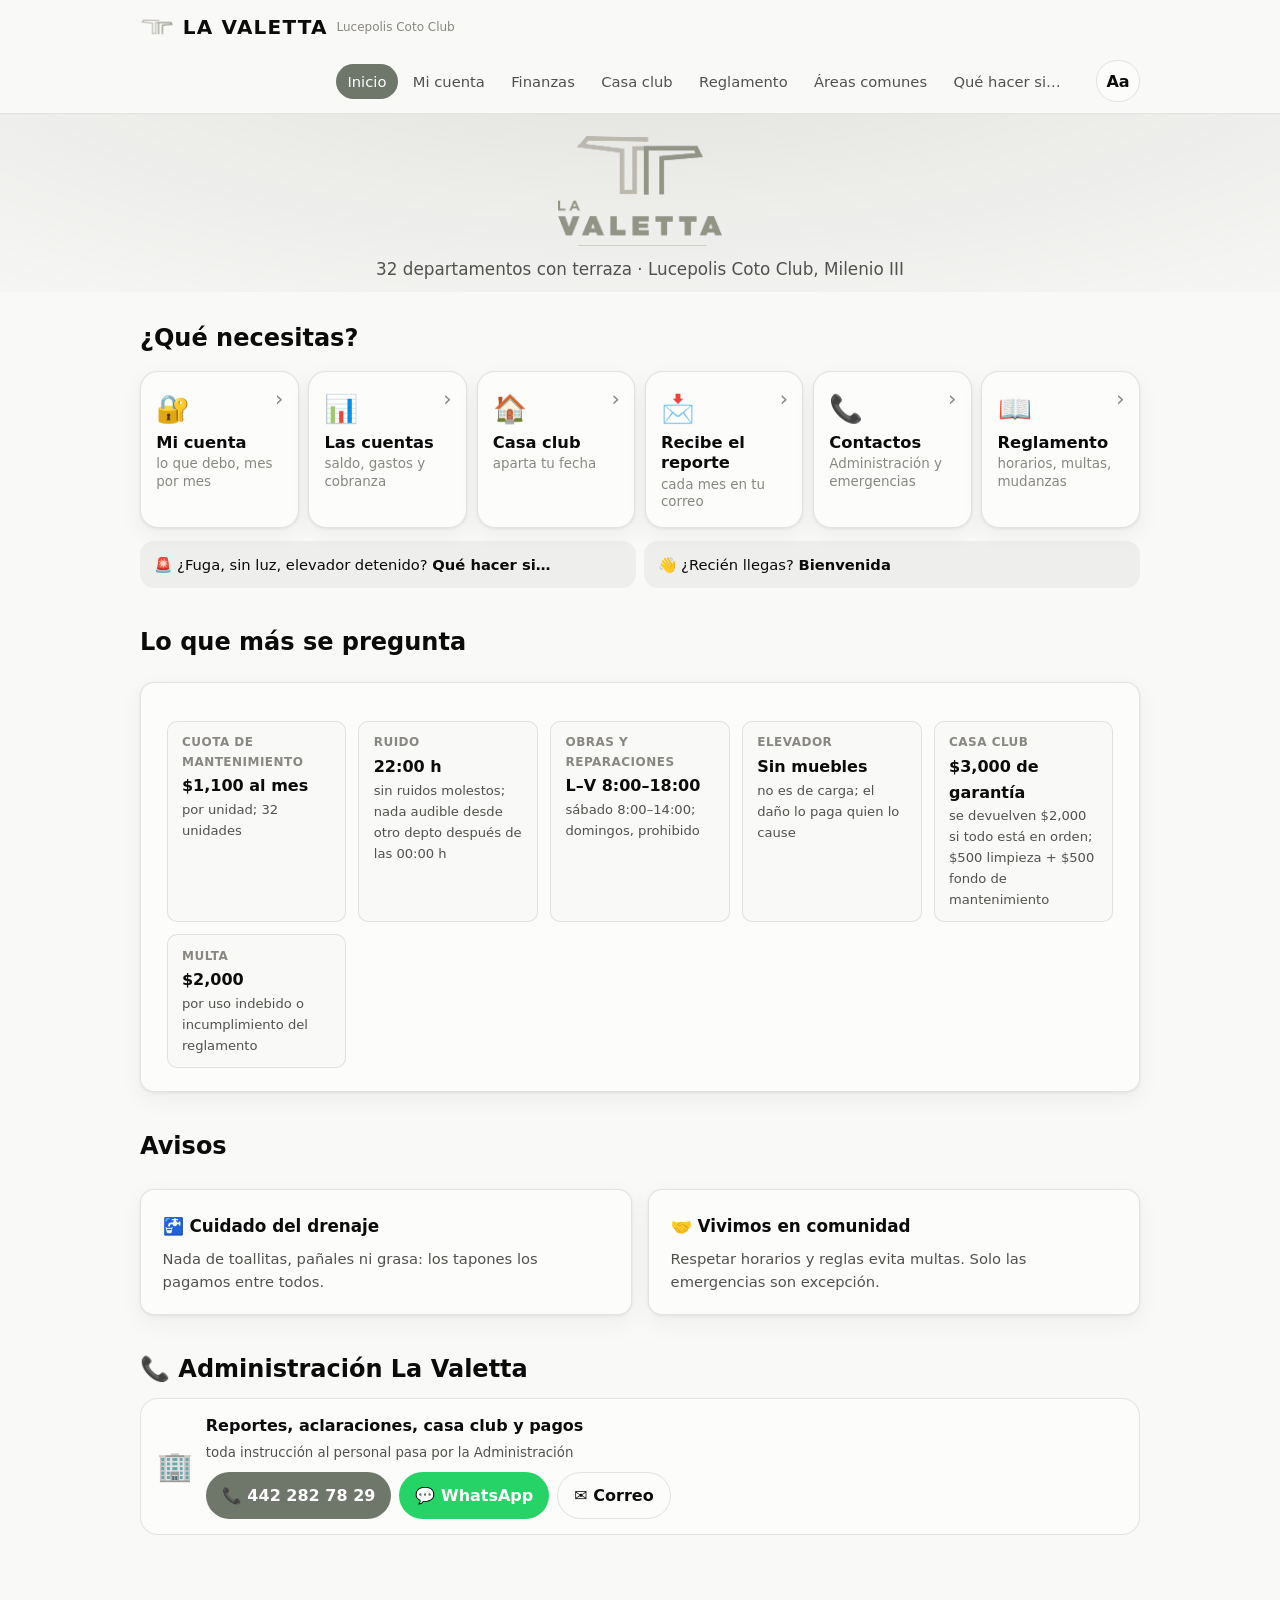
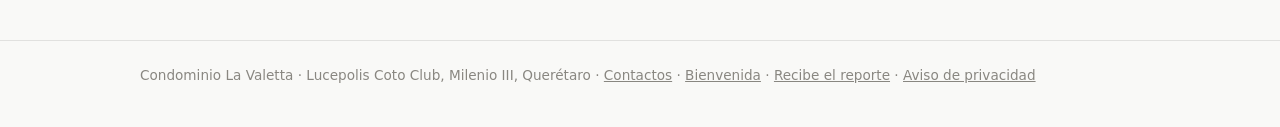
==== commit 8a3817f5: "Casa club: solo avisa a la Administración y se confirma con un toque desde el correo. Mi cuenta: cad" ====
--- a/index.html
+++ b/index.html
@@ -14,6 +14,7 @@
     <a class="brand" href="index.html"><img src="assets/mark.png" alt=""><span class="logo">LA VALETTA</span><span class="tag">Lucepolis Coto Club</span></a>
     <nav class="main">
       <a href="index.html" class="active">Inicio</a>
+      <a href="micuenta.html">Mi cuenta</a>
       <a href="finanzas.html">Finanzas</a>
       <a href="casa-club.html">Casa club</a>
       <a href="reglamento.html">Reglamento</a>
@@ -30,12 +31,12 @@
 <main class="wrap">
   <h2 class="section-title" style="margin-top:.2rem">¿Qué necesitas?</h2>
   <div class="mos">
+    <a class="mo" href="micuenta.html"><span>🔐</span><b>Mi cuenta</b><small>lo que debo, mes por mes</small></a>
     <a class="mo" href="finanzas.html"><span>📊</span><b>Las cuentas</b><small>saldo, gastos y cobranza</small></a>
     <a class="mo" href="casa-club.html"><span>🏠</span><b>Casa club</b><small>aparta tu fecha</small></a>
     <a class="mo" href="correo.html"><span>📩</span><b>Recibe el reporte</b><small>cada mes en tu correo</small></a>
     <a class="mo" href="contactos.html"><span>📞</span><b>Contactos</b><small>Administración y emergencias</small></a>
     <a class="mo" href="reglamento.html"><span>📖</span><b>Reglamento</b><small>horarios, multas, mudanzas</small></a>
-    <a class="mo" href="areas-comunes.html"><span>🏛️</span><b>Áreas comunes</b><small>elevador, terrazas, mascotas</small></a>
   </div>
   <div class="franja"><a href="emergencias.html">🚨 ¿Fuga, sin luz, elevador detenido? <b>Qué hacer si…</b></a><a href="bienvenida.html">👋 ¿Recién llegas? <b>Bienvenida</b></a></div>
 
